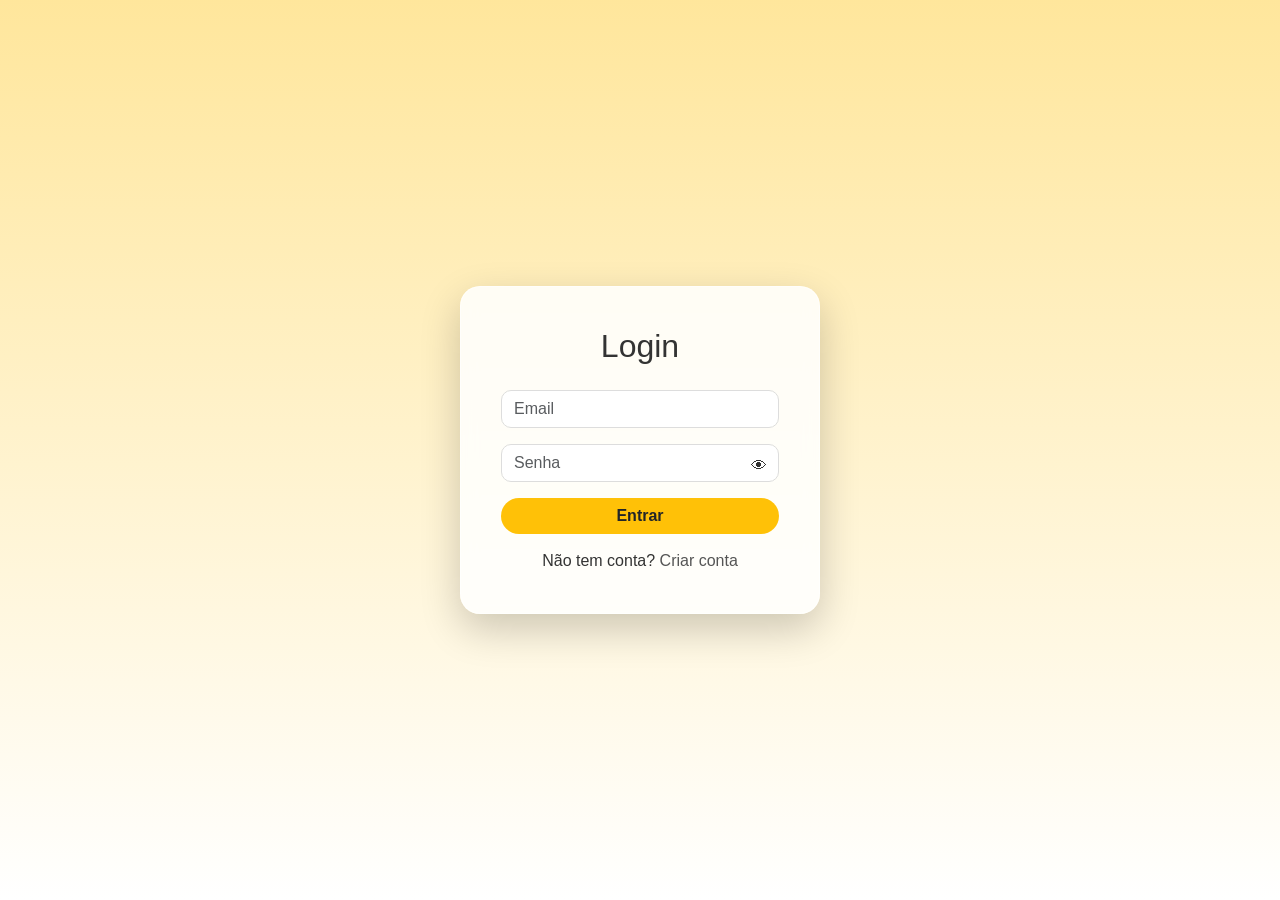
==== LanchoneteAPI/wwwroot/admin.html @ 468b5e30 "Finalização da Logica do cadastro e login, e implementação do front end" ====
﻿<!DOCTYPE html>
<html lang="pt-br">
<head>
    <meta charset="UTF-8">
    <title>Admin - Lanchonete</title>
    <link href="https://cdn.jsdelivr.net/npm/bootstrap@5.3.0/dist/css/bootstrap.min.css" rel="stylesheet">
</head>
<body class="container mt-4">

    <h1>⚙️ Painel Admin</h1>

    <button class="btn btn-danger mb-3" onclick="logout()">Sair</button>

    <hr>

    <h3>Cadastrar Produto</h3>

    <input type="text" id="nome" placeholder="Nome" class="form-control mb-2">
    <input type="text" id="tipo" placeholder="Tipo (Lanche/Bebida)" class="form-control mb-2">
    <input type="number" id="preco" placeholder="Preço" class="form-control mb-2">

    <button class="btn btn-success mb-4" onclick="criarProduto()">Cadastrar</button>

    <hr>

    <h3>Lista de Produtos</h3>
    <ul id="listaProdutos"></ul>

    <script src="admin.js"></script>
</body>
</html>
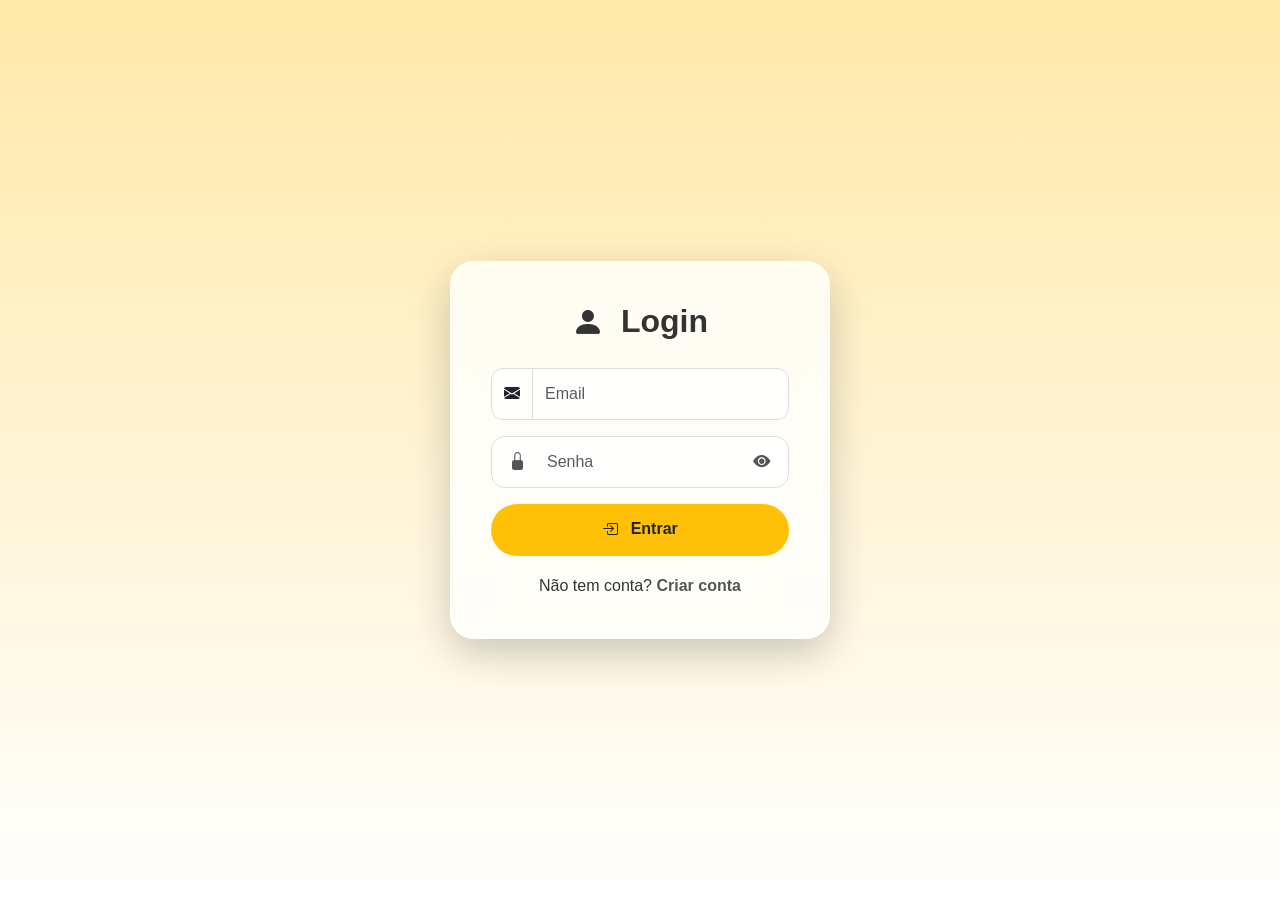
==== commit 06b1a798: "melhora no visual, implementação de logo e sistema de atualização de pedido (obs: requer revisão)" ====
--- a/LanchoneteAPI/wwwroot/admin.html
+++ b/LanchoneteAPI/wwwroot/admin.html
@@ -2,30 +2,580 @@
 <html lang="pt-br">
 <head>
     <meta charset="UTF-8">
-    <title>Admin - Lanchonete</title>
+    <meta name="viewport" content="width=device-width, initial-scale=1.0">
+    <title>Painel Admin</title>
+
+    <!-- Bootstrap -->
     <link href="https://cdn.jsdelivr.net/npm/bootstrap@5.3.0/dist/css/bootstrap.min.css" rel="stylesheet">
+
+    <!-- Bootstrap Icons -->
+    <link rel="stylesheet"
+          href="https://cdn.jsdelivr.net/npm/bootstrap-icons@1.11.3/font/bootstrap-icons.min.css">
+
+    <style>
+
+        :root {
+            --amarelo: #FFC107;
+            --amarelo-dark: #ffb300;
+            --bg: #f4f6f9;
+        }
+
+        body {
+            background: var(--bg);
+            font-family: 'Segoe UI', sans-serif;
+            min-height: 100vh;
+        }
+
+        .container {
+            max-width: 1400px;
+        }
+
+        /* NAVBAR */
+
+        .navbar {
+            background: white;
+            box-shadow: 0 2px 15px rgba(0,0,0,0.06);
+        }
+
+        .logo {
+            font-size: 1.4rem;
+            font-weight: 700;
+            color: #212529;
+        }
+
+        /* CARDS */
+
+        .card-custom {
+            border: none;
+            border-radius: 22px;
+            background: white;
+            box-shadow: 0 8px 25px rgba(0,0,0,0.05);
+            overflow: hidden;
+        }
+
+        /* TITULOS */
+
+        .section-title {
+            font-weight: 700;
+            color: #212529;
+        }
+
+        /* INPUTS */
+
+        .form-control,
+        .form-select {
+            border-radius: 12px;
+            padding: 12px;
+            border: 1px solid #dee2e6;
+        }
+
+            .form-control:focus,
+            .form-select:focus {
+                border-color: var(--amarelo);
+                box-shadow: 0 0 0 4px rgba(255,193,7,0.18);
+            }
+
+        textarea.form-control {
+            resize: none;
+        }
+
+        .input-group-text {
+            border-radius: 12px 0 0 12px;
+        }
+
+        /* BOTÕES */
+
+        .btn-warning {
+            background: var(--amarelo);
+            border: none;
+            border-radius: 12px;
+            font-weight: 600;
+            padding: 12px;
+        }
+
+            .btn-warning:hover {
+                background: var(--amarelo-dark);
+            }
+
+        .btn-sm {
+            width: 38px;
+            height: 38px;
+            display: inline-flex;
+            align-items: center;
+            justify-content: center;
+            border-radius: 10px;
+            padding: 0;
+        }
+
+        /* INFO BOX */
+
+        .info-box {
+            background: linear-gradient(135deg, #ffc107, #ffcf40);
+            border-radius: 20px;
+            padding: 22px;
+            color: #212529;
+            min-height: 120px;
+        }
+
+            .info-box i {
+                font-size: 2rem;
+            }
+
+        .info-title {
+            font-size: 0.9rem;
+            opacity: 0.8;
+        }
+
+        .info-value {
+            font-size: 1.8rem;
+            font-weight: bold;
+        }
+
+        /* TABELA */
+
+        .table-responsive {
+            border-radius: 18px;
+        }
+
+        .table {
+            margin-bottom: 0;
+        }
+
+            .table thead {
+                background: #212529;
+                color: white;
+            }
+
+                .table thead th {
+                    border: none;
+                    padding: 16px;
+                    font-size: 0.95rem;
+                    white-space: nowrap;
+                }
+
+            .table tbody td {
+                padding: 16px;
+                vertical-align: middle;
+                font-size: 0.95rem;
+            }
+
+            .table tbody tr {
+                transition: 0.2s;
+            }
+
+                .table tbody tr:hover {
+                    background: rgba(255,193,7,0.08);
+                }
+
+        /* TOAST */
+
+        .toast {
+            border-radius: 14px;
+        }
+
+        /* RESPONSIVO */
+
+        @media (max-width: 992px) {
+
+            .table {
+                min-width: 850px;
+            }
+
+            .card-custom {
+                border-radius: 18px;
+            }
+
+            .row.g-4 {
+                gap: 10px 0;
+            }
+        }
+
+        @media (max-width: 768px) {
+
+            body {
+                padding-bottom: 30px;
+            }
+
+            .navbar {
+                padding: 15px !important;
+            }
+
+                .navbar .container-fluid {
+                    flex-direction: column;
+                    align-items: stretch !important;
+                    gap: 15px;
+                }
+
+                .navbar .d-flex.gap-2 {
+                    width: 100%;
+                    flex-direction: column;
+                }
+
+                .navbar .btn {
+                    width: 100%;
+                }
+
+            .logo {
+                text-align: center;
+                font-size: 1.2rem;
+            }
+
+            .card-custom {
+                padding: 20px !important;
+            }
+
+            .section-title {
+                font-size: 1.2rem;
+            }
+
+            .table {
+                min-width: 750px;
+            }
+
+                .table thead th,
+                .table tbody td {
+                    font-size: 0.85rem;
+                    white-space: nowrap;
+                }
+
+            textarea.form-control {
+                min-height: 120px;
+            }
+        }
+
+        @media (max-width: 480px) {
+
+            .container {
+                padding-left: 12px;
+                padding-right: 12px;
+            }
+
+            .card-custom {
+                padding: 16px !important;
+                border-radius: 16px;
+            }
+
+            .logo {
+                font-size: 1rem;
+            }
+
+            .section-title {
+                font-size: 1rem;
+            }
+
+            .info-title {
+                font-size: 0.8rem;
+            }
+
+            .info-value {
+                font-size: 1.3rem;
+            }
+
+            .table {
+                min-width: 680px;
+            }
+
+                .table thead th,
+                .table tbody td {
+                    padding: 12px;
+                }
+
+            .btn-sm {
+                width: 34px;
+                height: 34px;
+                font-size: 0.8rem;
+            }
+
+            .toast {
+                width: 95vw;
+            }
+        }
+    </style>
 </head>
-<body class="container mt-4">
-
-    <h1>⚙️ Painel Admin</h1>
-
-    <button class="btn btn-danger mb-3" onclick="logout()">Sair</button>
-
-    <hr>
-
-    <h3>Cadastrar Produto</h3>
-
-    <input type="text" id="nome" placeholder="Nome" class="form-control mb-2">
-    <input type="text" id="tipo" placeholder="Tipo (Lanche/Bebida)" class="form-control mb-2">
-    <input type="number" id="preco" placeholder="Preço" class="form-control mb-2">
-
-    <button class="btn btn-success mb-4" onclick="criarProduto()">Cadastrar</button>
-
-    <hr>
-
-    <h3>Lista de Produtos</h3>
-    <ul id="listaProdutos"></ul>
-
+
+<body>
+
+    <!-- NAVBAR -->
+
+    <nav class="navbar navbar-expand-lg px-4 py-3 mb-4">
+
+        <div class="container-fluid">
+
+            <div class="d-flex align-items-center gap-2">
+
+                <i class="bi bi-speedometer2 fs-3 text-warning"></i>
+
+                <span class="logo">
+                    Painel Administrativo
+                </span>
+
+            </div>
+
+            <div class="d-flex gap-2">
+
+                <a href="pedidos.html"
+                   class="btn btn-outline-dark rounded-pill px-4">
+
+                    <i class="bi bi-receipt-cutoff me-2"></i>
+                    Pedidos
+                </a>
+
+                <button class="btn btn-danger rounded-pill px-4"
+                        onclick="logout()">
+
+                    <i class="bi bi-box-arrow-right me-2"></i>
+                    Sair
+                </button>
+
+            </div>
+
+        </div>
+
+    </nav>
+
+    <div class="container">
+
+        <!-- INFO -->
+
+        <div class="row mb-4">
+
+            <div class="col-12 col-md-4">
+
+                <div class="info-box d-flex justify-content-between align-items-center">
+
+                    <div>
+
+                        <div class="info-title">
+                            Produtos Cadastrados
+                        </div>
+
+                        <div class="info-value" id="totalProdutos">
+                            0
+                        </div>
+
+                    </div>
+
+                    <i class="bi bi-box-seam"></i>
+
+                </div>
+
+            </div>
+
+        </div>
+
+        <div class="row g-4">
+
+            <!-- FORM -->
+
+            <div class="col-12 col-xl-4">
+
+                <div class="card-custom p-4 h-100">
+
+                    <div class="d-flex align-items-center gap-2 mb-4">
+
+                        <i class="bi bi-plus-circle-fill text-warning fs-4"></i>
+
+                        <h4 class="section-title mb-0">
+                            Cadastrar Produto
+                        </h4>
+
+                    </div>
+
+                    <div class="mb-3">
+
+                        <label class="form-label fw-semibold">
+                            Nome do Produto
+                        </label>
+
+                        <input type="text"
+                               id="nome"
+                               class="form-control"
+                               placeholder="Ex: X-Bacon">
+
+                    </div>
+
+                    <div class="mb-3">
+
+                        <label class="form-label fw-semibold">
+                            Tipo
+                        </label>
+
+                        <select id="tipo" class="form-select">
+
+                            <option value="">Selecione</option>
+                            <option value="Lanche">Lanche</option>
+                            <option value="Bebida">Bebida</option>
+
+                        </select>
+
+                    </div>
+
+                    <div class="mb-3">
+
+                        <label class="form-label fw-semibold">
+                            Preço
+                        </label>
+
+                        <div class="input-group">
+
+                            <span class="input-group-text">
+                                R$
+                            </span>
+
+                            <input type="number"
+                                   id="preco"
+                                   class="form-control"
+                                   placeholder="0.00"
+                                   step="0.01">
+
+                        </div>
+
+                    </div>
+
+                    <div class="mb-4">
+
+                        <label class="form-label fw-semibold">
+                            Descrição
+                        </label>
+
+                        <textarea id="descricao"
+                                  rows="4"
+                                  class="form-control"
+                                  placeholder="Descreva o produto"></textarea>
+
+                    </div>
+
+                    <button class="btn btn-warning w-100"
+                            id="btnProduto"
+                            onclick="criarProduto()">
+
+                        <i class="bi bi-check-circle me-2"></i>
+                        Cadastrar Produto
+
+                    </button>
+
+                </div>
+
+            </div>
+
+            <!-- LISTA -->
+
+            <div class="col-12 col-xl-8">
+
+                <div class="card-custom p-4">
+
+                    <div class="d-flex justify-content-between align-items-center mb-4 flex-wrap gap-2">
+
+                        <div class="d-flex align-items-center gap-2">
+
+                            <i class="bi bi-bag-fill text-warning fs-4"></i>
+
+                            <h4 class="section-title mb-0">
+                                Produtos
+                            </h4>
+
+                        </div>
+
+                        <span class="badge bg-dark px-3 py-2 rounded-pill">
+                            Lista Atualizada
+                        </span>
+
+                    </div>
+
+                    <div class="table-responsive rounded-4">
+
+                        <table class="table align-middle">
+
+                            <thead>
+
+                                <tr>
+
+                                    <th>
+                                        <i class="bi bi-box me-1"></i>
+                                        Nome
+                                    </th>
+
+                                    <th>
+                                        <i class="bi bi-tags me-1"></i>
+                                        Tipo
+                                    </th>
+
+                                    <th>
+                                        <i class="bi bi-currency-dollar me-1"></i>
+                                        Preço
+                                    </th>
+
+                                    <th>
+                                        <i class="bi bi-file-text-fill me-1"></i>
+                                        Descrição
+                                    </th>
+
+                                    <th class="text-center">
+                                        <i class="bi bi-gear me-1"></i>
+                                        Ações
+                                    </th>
+
+                                </tr>
+
+                            </thead>
+
+                            <tbody id="listaProdutos"></tbody>
+
+                        </table>
+
+                    </div>
+
+                </div>
+
+            </div>
+
+        </div>
+
+    </div>
+
+    <!-- TOAST -->
+
+    <div class="position-fixed bottom-0 end-0 p-3" style="z-index: 9999;">
+
+        <div id="toast"
+             class="toast align-items-center text-bg-dark border-0 shadow-lg"
+             role="alert">
+
+            <div class="d-flex">
+
+                <div class="toast-body fw-semibold"></div>
+
+                <button type="button"
+                        class="btn-close btn-close-white me-2 m-auto"
+                        data-bs-dismiss="toast"></button>
+
+            </div>
+
+        </div>
+
+    </div>
+
+    <!-- JS -->
     <script src="admin.js"></script>
+
+    <!-- CONTADOR -->
+    <script>
+
+        const observer = new MutationObserver(() => {
+
+            document.getElementById("totalProdutos").innerText =
+                document.querySelectorAll("#listaProdutos tr").length;
+
+        });
+
+        observer.observe(document.getElementById("listaProdutos"), {
+            childList: true
+        });
+
+    </script>
+
+    <!-- Bootstrap -->
+    <script src="https://cdn.jsdelivr.net/npm/bootstrap@5.3.0/dist/js/bootstrap.bundle.min.js"></script>
+
 </body>
 </html>
